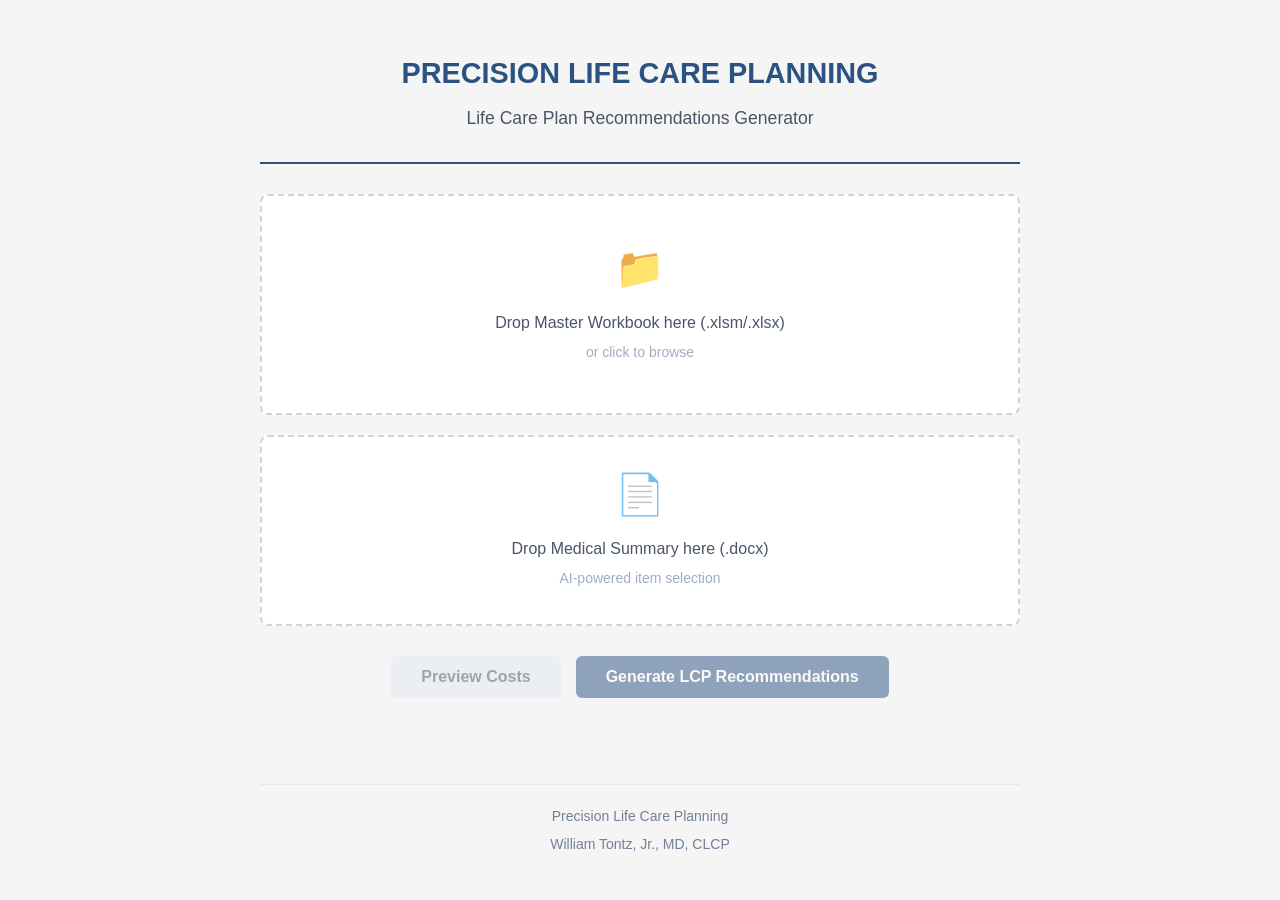
==== templates/index.html @ c67369c9 "Initial commit: LCP Recommendations App v2 with AI-powered item selection Features: - Claude AI inte" ====
<!DOCTYPE html>
<html lang="en">
<head>
    <meta charset="UTF-8">
    <meta name="viewport" content="width=device-width, initial-scale=1.0">
    <title>Precision Life Care Planning - LCP Generator</title>
    <link rel="stylesheet" href="/static/css/style.css">
</head>
<body>
    <div class="container">
        <header>
            <h1>PRECISION LIFE CARE PLANNING</h1>
            <p class="subtitle">Life Care Plan Recommendations Generator</p>
        </header>

        <main>
            <form id="uploadForm" enctype="multipart/form-data">
                <div class="upload-section">
                    <div class="upload-box" id="workbookDropZone">
                        <div class="upload-icon">📁</div>
                        <p class="upload-text">Drop Master Workbook here (.xlsm/.xlsx)</p>
                        <p class="upload-subtext">or click to browse</p>
                        <input type="file" id="workbookFile" name="file" accept=".xlsx,.xlsm" hidden>
                        <p class="file-name" id="workbookFileName"></p>
                    </div>

                    <div class="upload-box secondary" id="summaryDropZone">
                        <div class="upload-icon">📄</div>
                        <p class="upload-text">Drop Medical Summary here (.docx)</p>
                        <p class="upload-subtext">AI-powered item selection</p>
                        <input type="file" id="summaryFile" name="medical_summary" accept=".docx" hidden>
                        <p class="file-name" id="summaryFileName"></p>
                    </div>
                </div>

                <div class="button-group">
                    <button type="button" id="previewBtn" class="btn btn-secondary" disabled>Preview Costs</button>
                    <button type="submit" id="generateBtn" class="btn btn-primary" disabled>Generate LCP Recommendations</button>
                </div>
            </form>

            <div id="previewSection" class="preview-section hidden">
                <h2>Cost Preview</h2>
                <div class="patient-info" id="patientInfo"></div>
                <div class="cost-summary" id="costSummary"></div>
            </div>

            <div id="loadingSection" class="loading-section hidden">
                <div class="spinner"></div>
                <p>Generating LCP Recommendations...</p>
            </div>

            <div id="errorSection" class="error-section hidden">
                <p id="errorMessage"></p>
            </div>

            <div id="successSection" class="success-section hidden">
                <div class="success-icon">✓</div>
                <h2>LCP Recommendations Generated Successfully</h2>
                <p id="successMessage"></p>
                <div class="button-group">
                    <button type="button" id="resetBtn" class="btn btn-secondary">Generate Another</button>
                </div>
            </div>
        </main>

        <footer>
            <p>Precision Life Care Planning</p>
            <p>William Tontz, Jr., MD, CLCP</p>
        </footer>
    </div>

    <script src="/static/js/app.js"></script>
</body>
</html>
---- static/css/style.css ----
* {
    margin: 0;
    padding: 0;
    box-sizing: border-box;
}

body {
    font-family: 'Segoe UI', Tahoma, Geneva, Verdana, sans-serif;
    background-color: #f5f5f5;
    color: #333;
    line-height: 1.6;
}

.container {
    max-width: 800px;
    margin: 0 auto;
    padding: 20px;
    min-height: 100vh;
    display: flex;
    flex-direction: column;
}

header {
    text-align: center;
    padding: 30px 0;
    border-bottom: 2px solid #2c5282;
    margin-bottom: 30px;
}

header h1 {
    color: #2c5282;
    font-size: 1.8rem;
    font-weight: 700;
    margin-bottom: 8px;
}

.subtitle {
    color: #4a5568;
    font-size: 1.1rem;
}

main {
    flex: 1;
}

.upload-section {
    display: flex;
    flex-direction: column;
    gap: 20px;
    margin-bottom: 30px;
}

.upload-box {
    border: 2px dashed #cbd5e0;
    border-radius: 8px;
    padding: 40px 20px;
    text-align: center;
    cursor: pointer;
    transition: all 0.3s ease;
    background-color: white;
}

.upload-box:hover {
    border-color: #2c5282;
    background-color: #ebf8ff;
}

.upload-box.dragover {
    border-color: #2c5282;
    background-color: #ebf8ff;
}

.upload-box.has-file {
    border-color: #38a169;
    background-color: #f0fff4;
}

.upload-box.secondary {
    padding: 25px 20px;
}

.upload-icon {
    font-size: 2.5rem;
    margin-bottom: 10px;
}

.upload-text {
    color: #4a5568;
    font-size: 1rem;
    margin-bottom: 5px;
}

.upload-subtext {
    color: #a0aec0;
    font-size: 0.875rem;
}

.file-name {
    margin-top: 10px;
    color: #2c5282;
    font-weight: 600;
}

.button-group {
    display: flex;
    gap: 15px;
    justify-content: center;
    margin-bottom: 30px;
}

.btn {
    padding: 12px 30px;
    font-size: 1rem;
    font-weight: 600;
    border: none;
    border-radius: 6px;
    cursor: pointer;
    transition: all 0.3s ease;
}

.btn:disabled {
    opacity: 0.5;
    cursor: not-allowed;
}

.btn-primary {
    background-color: #2c5282;
    color: white;
}

.btn-primary:hover:not(:disabled) {
    background-color: #1a365d;
}

.btn-secondary {
    background-color: #e2e8f0;
    color: #4a5568;
}

.btn-secondary:hover:not(:disabled) {
    background-color: #cbd5e0;
}

.hidden {
    display: none;
}

.preview-section {
    background-color: white;
    border-radius: 8px;
    padding: 20px;
    margin-bottom: 20px;
    box-shadow: 0 1px 3px rgba(0, 0, 0, 0.1);
}

.preview-section h2 {
    color: #2c5282;
    margin-bottom: 15px;
    font-size: 1.2rem;
}

.patient-info {
    margin-bottom: 15px;
    padding-bottom: 15px;
    border-bottom: 1px solid #e2e8f0;
}

.patient-info p {
    margin-bottom: 5px;
}

.cost-summary table {
    width: 100%;
    border-collapse: collapse;
}

.cost-summary th,
.cost-summary td {
    padding: 10px;
    text-align: left;
    border-bottom: 1px solid #e2e8f0;
}

.cost-summary th {
    background-color: #f7fafc;
    font-weight: 600;
    color: #4a5568;
}

.cost-summary .totals-row {
    background-color: #ebf8ff;
    font-weight: 600;
}

.cost-summary .grand-total {
    background-color: #2c5282;
    color: white;
    font-weight: 700;
}

.loading-section {
    text-align: center;
    padding: 40px;
}

.spinner {
    width: 50px;
    height: 50px;
    border: 4px solid #e2e8f0;
    border-top-color: #2c5282;
    border-radius: 50%;
    animation: spin 1s linear infinite;
    margin: 0 auto 20px;
}

@keyframes spin {
    to {
        transform: rotate(360deg);
    }
}

.error-section {
    background-color: #fff5f5;
    border: 1px solid #fc8181;
    border-radius: 8px;
    padding: 20px;
    text-align: center;
    color: #c53030;
}

.success-section {
    background-color: #f0fff4;
    border: 1px solid #68d391;
    border-radius: 8px;
    padding: 30px;
    text-align: center;
}

.success-icon {
    width: 60px;
    height: 60px;
    background-color: #38a169;
    color: white;
    border-radius: 50%;
    display: flex;
    align-items: center;
    justify-content: center;
    font-size: 2rem;
    margin: 0 auto 15px;
}

.success-section h2 {
    color: #276749;
    margin-bottom: 10px;
}

.success-section p {
    color: #4a5568;
    margin-bottom: 20px;
}

footer {
    text-align: center;
    padding: 20px 0;
    border-top: 1px solid #e2e8f0;
    margin-top: 30px;
    color: #718096;
    font-size: 0.875rem;
}

footer p {
    margin-bottom: 5px;
}

@media (max-width: 600px) {
    .container {
        padding: 15px;
    }

    header h1 {
        font-size: 1.4rem;
    }

    .upload-box {
        padding: 30px 15px;
    }

    .button-group {
        flex-direction: column;
    }

    .btn {
        width: 100%;
    }
}
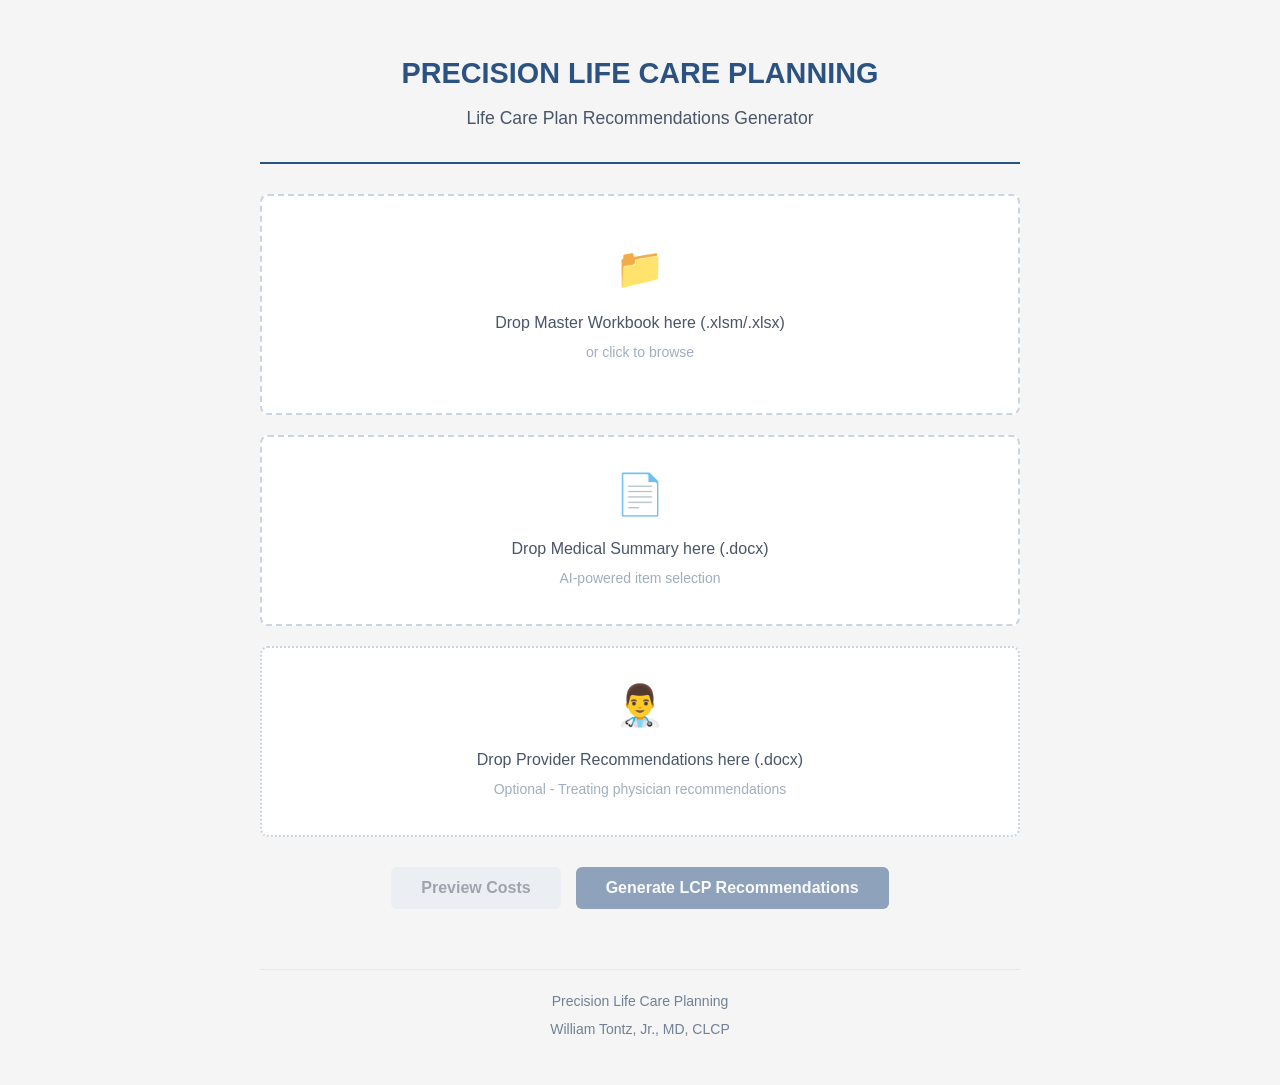
==== commit 6f40da42: "Add treating provider recommendations feature - Add third upload box for provider recommendations (." ====
--- a/templates/index.html
+++ b/templates/index.html
@@ -30,6 +30,14 @@
                         <p class="upload-subtext">AI-powered item selection</p>
                         <input type="file" id="summaryFile" name="medical_summary" accept=".docx" hidden>
                         <p class="file-name" id="summaryFileName"></p>
+                    </div>
+
+                    <div class="upload-box tertiary" id="providerDropZone">
+                        <div class="upload-icon">👨‍⚕️</div>
+                        <p class="upload-text">Drop Provider Recommendations here (.docx)</p>
+                        <p class="upload-subtext">Optional - Treating physician recommendations</p>
+                        <input type="file" id="providerFile" name="provider_recommendations" accept=".docx" hidden>
+                        <p class="file-name" id="providerFileName"></p>
                     </div>
                 </div>
 
--- a/static/css/style.css
+++ b/static/css/style.css
@@ -77,6 +77,22 @@
 
 .upload-box.secondary {
     padding: 25px 20px;
+}
+
+.upload-box.tertiary {
+    padding: 25px 20px;
+    border-style: dotted;
+}
+
+.upload-box.tertiary:hover {
+    border-color: #805ad5;
+    background-color: #faf5ff;
+}
+
+.upload-box.tertiary.has-file {
+    border-color: #805ad5;
+    background-color: #faf5ff;
+    border-style: solid;
 }
 
 .upload-icon {
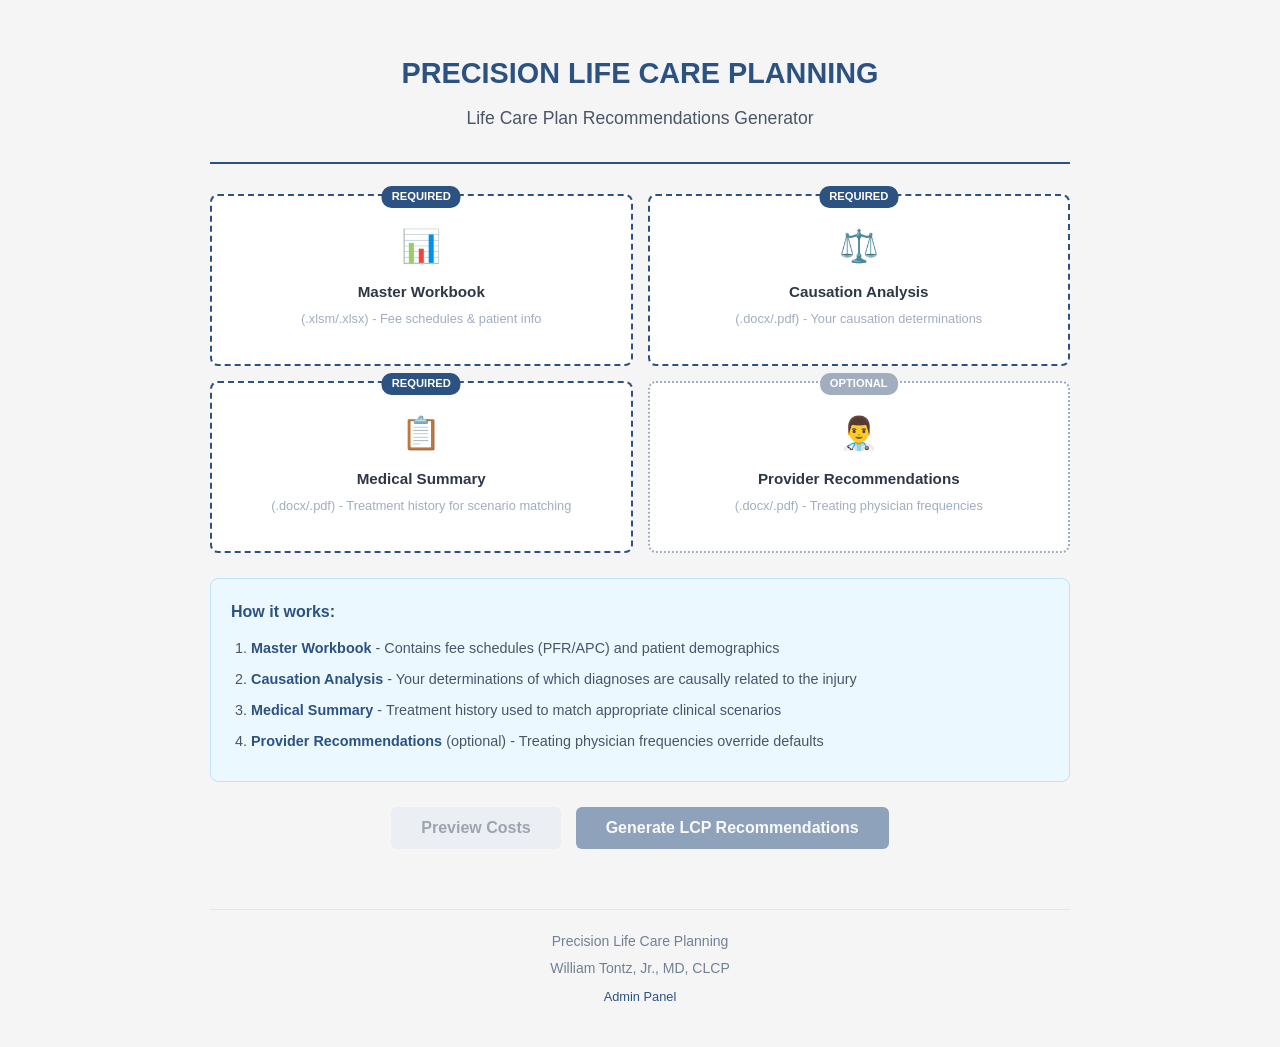
==== commit 6e63043c: "Redesign workflow: separate causation analysis from scenario matching Major changes: - New 4-upload " ====
--- a/templates/index.html
+++ b/templates/index.html
@@ -15,30 +15,58 @@
 
         <main>
             <form id="uploadForm" enctype="multipart/form-data">
-                <div class="upload-section">
-                    <div class="upload-box" id="workbookDropZone">
-                        <div class="upload-icon">📁</div>
-                        <p class="upload-text">Drop Master Workbook here (.xlsm/.xlsx)</p>
-                        <p class="upload-subtext">or click to browse</p>
-                        <input type="file" id="workbookFile" name="file" accept=".xlsx,.xlsm" hidden>
-                        <p class="file-name" id="workbookFileName"></p>
+                <div class="upload-grid">
+                    <!-- Row 1: Required Documents -->
+                    <div class="upload-row">
+                        <div class="upload-box primary" id="workbookDropZone">
+                            <div class="upload-badge required">Required</div>
+                            <div class="upload-icon">📊</div>
+                            <p class="upload-text">Master Workbook</p>
+                            <p class="upload-subtext">(.xlsm/.xlsx) - Fee schedules &amp; patient info</p>
+                            <input type="file" id="workbookFile" name="file" accept=".xlsx,.xlsm" hidden>
+                            <p class="file-name" id="workbookFileName"></p>
+                        </div>
+
+                        <div class="upload-box primary" id="causationDropZone">
+                            <div class="upload-badge required">Required</div>
+                            <div class="upload-icon">⚖️</div>
+                            <p class="upload-text">Causation Analysis</p>
+                            <p class="upload-subtext">(.docx/.pdf) - Your causation determinations</p>
+                            <input type="file" id="causationFile" name="causation_analysis" accept=".docx,.pdf" hidden>
+                            <p class="file-name" id="causationFileName"></p>
+                        </div>
                     </div>
 
-                    <div class="upload-box secondary" id="summaryDropZone">
-                        <div class="upload-icon">📄</div>
-                        <p class="upload-text">Drop Medical Summary here (.docx)</p>
-                        <p class="upload-subtext">AI-powered item selection</p>
-                        <input type="file" id="summaryFile" name="medical_summary" accept=".docx" hidden>
-                        <p class="file-name" id="summaryFileName"></p>
+                    <!-- Row 2: Medical Summary (Required) and Provider Recommendations (Optional) -->
+                    <div class="upload-row">
+                        <div class="upload-box primary" id="summaryDropZone">
+                            <div class="upload-badge required">Required</div>
+                            <div class="upload-icon">📋</div>
+                            <p class="upload-text">Medical Summary</p>
+                            <p class="upload-subtext">(.docx/.pdf) - Treatment history for scenario matching</p>
+                            <input type="file" id="summaryFile" name="medical_summary" accept=".docx,.pdf" hidden>
+                            <p class="file-name" id="summaryFileName"></p>
+                        </div>
+
+                        <div class="upload-box secondary" id="providerDropZone">
+                            <div class="upload-badge optional">Optional</div>
+                            <div class="upload-icon">👨‍⚕️</div>
+                            <p class="upload-text">Provider Recommendations</p>
+                            <p class="upload-subtext">(.docx/.pdf) - Treating physician frequencies</p>
+                            <input type="file" id="providerFile" name="provider_recommendations" accept=".docx,.pdf" hidden>
+                            <p class="file-name" id="providerFileName"></p>
+                        </div>
                     </div>
+                </div>
 
-                    <div class="upload-box tertiary" id="providerDropZone">
-                        <div class="upload-icon">👨‍⚕️</div>
-                        <p class="upload-text">Drop Provider Recommendations here (.docx)</p>
-                        <p class="upload-subtext">Optional - Treating physician recommendations</p>
-                        <input type="file" id="providerFile" name="provider_recommendations" accept=".docx" hidden>
-                        <p class="file-name" id="providerFileName"></p>
-                    </div>
+                <div class="workflow-info">
+                    <h3>How it works:</h3>
+                    <ol>
+                        <li><strong>Master Workbook</strong> - Contains fee schedules (PFR/APC) and patient demographics</li>
+                        <li><strong>Causation Analysis</strong> - Your determinations of which diagnoses are causally related to the injury</li>
+                        <li><strong>Medical Summary</strong> - Treatment history used to match appropriate clinical scenarios</li>
+                        <li><strong>Provider Recommendations</strong> (optional) - Treating physician frequencies override defaults</li>
+                    </ol>
                 </div>
 
                 <div class="button-group">
@@ -55,7 +83,8 @@
 
             <div id="loadingSection" class="loading-section hidden">
                 <div class="spinner"></div>
-                <p>Generating LCP Recommendations...</p>
+                <p id="loadingMessage">Generating LCP Recommendations...</p>
+                <p class="loading-subtext">Analyzing medical records and matching scenarios...</p>
             </div>
 
             <div id="errorSection" class="error-section hidden">
@@ -75,6 +104,7 @@
         <footer>
             <p>Precision Life Care Planning</p>
             <p>William Tontz, Jr., MD, CLCP</p>
+            <a href="/admin" class="admin-link">Admin Panel</a>
         </footer>
     </div>
 
--- a/static/css/style.css
+++ b/static/css/style.css
@@ -12,7 +12,7 @@
 }
 
 .container {
-    max-width: 800px;
+    max-width: 900px;
     margin: 0 auto;
     padding: 20px;
     min-height: 100vh;
@@ -43,21 +43,29 @@
     flex: 1;
 }
 
-.upload-section {
+/* Upload Grid Layout */
+.upload-grid {
     display: flex;
     flex-direction: column;
-    gap: 20px;
-    margin-bottom: 30px;
+    gap: 15px;
+    margin-bottom: 25px;
+}
+
+.upload-row {
+    display: grid;
+    grid-template-columns: 1fr 1fr;
+    gap: 15px;
 }
 
 .upload-box {
     border: 2px dashed #cbd5e0;
     border-radius: 8px;
-    padding: 40px 20px;
+    padding: 25px 15px;
     text-align: center;
     cursor: pointer;
     transition: all 0.3s ease;
     background-color: white;
+    position: relative;
 }
 
 .upload-box:hover {
@@ -73,50 +81,108 @@
 .upload-box.has-file {
     border-color: #38a169;
     background-color: #f0fff4;
+    border-style: solid;
+}
+
+.upload-box.primary {
+    border-color: #2c5282;
+    border-width: 2px;
 }
 
 .upload-box.secondary {
-    padding: 25px 20px;
-}
-
-.upload-box.tertiary {
-    padding: 25px 20px;
     border-style: dotted;
-}
-
-.upload-box.tertiary:hover {
+    border-color: #a0aec0;
+}
+
+.upload-box.secondary:hover {
     border-color: #805ad5;
     background-color: #faf5ff;
 }
 
-.upload-box.tertiary.has-file {
+.upload-box.secondary.has-file {
     border-color: #805ad5;
     background-color: #faf5ff;
     border-style: solid;
 }
 
+/* Upload Badges */
+.upload-badge {
+    position: absolute;
+    top: -10px;
+    left: 50%;
+    transform: translateX(-50%);
+    padding: 2px 10px;
+    border-radius: 10px;
+    font-size: 0.7rem;
+    font-weight: 600;
+    text-transform: uppercase;
+}
+
+.upload-badge.required {
+    background-color: #2c5282;
+    color: white;
+}
+
+.upload-badge.optional {
+    background-color: #a0aec0;
+    color: white;
+}
+
 .upload-icon {
-    font-size: 2.5rem;
-    margin-bottom: 10px;
+    font-size: 2rem;
+    margin-bottom: 8px;
 }
 
 .upload-text {
-    color: #4a5568;
-    font-size: 1rem;
-    margin-bottom: 5px;
+    color: #2d3748;
+    font-size: 0.95rem;
+    font-weight: 600;
+    margin-bottom: 4px;
 }
 
 .upload-subtext {
     color: #a0aec0;
-    font-size: 0.875rem;
+    font-size: 0.8rem;
 }
 
 .file-name {
     margin-top: 10px;
     color: #2c5282;
     font-weight: 600;
-}
-
+    font-size: 0.85rem;
+    word-break: break-all;
+}
+
+/* Workflow Info Box */
+.workflow-info {
+    background-color: #ebf8ff;
+    border: 1px solid #bee3f8;
+    border-radius: 8px;
+    padding: 20px;
+    margin-bottom: 25px;
+}
+
+.workflow-info h3 {
+    color: #2c5282;
+    font-size: 1rem;
+    margin-bottom: 12px;
+}
+
+.workflow-info ol {
+    margin-left: 20px;
+    color: #4a5568;
+    font-size: 0.9rem;
+}
+
+.workflow-info li {
+    margin-bottom: 8px;
+}
+
+.workflow-info strong {
+    color: #2c5282;
+}
+
+/* Buttons */
 .button-group {
     display: flex;
     gap: 15px;
@@ -161,6 +227,7 @@
     display: none;
 }
 
+/* Preview Section */
 .preview-section {
     background-color: white;
     border-radius: 8px;
@@ -214,9 +281,22 @@
     font-weight: 700;
 }
 
+/* Loading Section */
 .loading-section {
     text-align: center;
     padding: 40px;
+}
+
+.loading-section p {
+    color: #2c5282;
+    font-weight: 600;
+    margin-bottom: 5px;
+}
+
+.loading-subtext {
+    color: #718096;
+    font-size: 0.9rem;
+    font-weight: normal !important;
 }
 
 .spinner {
@@ -235,6 +315,7 @@
     }
 }
 
+/* Error Section */
 .error-section {
     background-color: #fff5f5;
     border: 1px solid #fc8181;
@@ -244,6 +325,7 @@
     color: #c53030;
 }
 
+/* Success Section */
 .success-section {
     background-color: #f0fff4;
     border: 1px solid #68d391;
@@ -275,6 +357,7 @@
     margin-bottom: 20px;
 }
 
+/* Footer */
 footer {
     text-align: center;
     padding: 20px 0;
@@ -288,6 +371,17 @@
     margin-bottom: 5px;
 }
 
+.admin-link {
+    color: #2c5282;
+    text-decoration: none;
+    font-size: 0.8rem;
+}
+
+.admin-link:hover {
+    text-decoration: underline;
+}
+
+/* Responsive */
 @media (max-width: 600px) {
     .container {
         padding: 15px;
@@ -297,8 +391,12 @@
         font-size: 1.4rem;
     }
 
+    .upload-row {
+        grid-template-columns: 1fr;
+    }
+
     .upload-box {
-        padding: 30px 15px;
+        padding: 20px 15px;
     }
 
     .button-group {
@@ -308,4 +406,12 @@
     .btn {
         width: 100%;
     }
-}
+
+    .workflow-info {
+        padding: 15px;
+    }
+
+    .workflow-info ol {
+        font-size: 0.85rem;
+    }
+}
